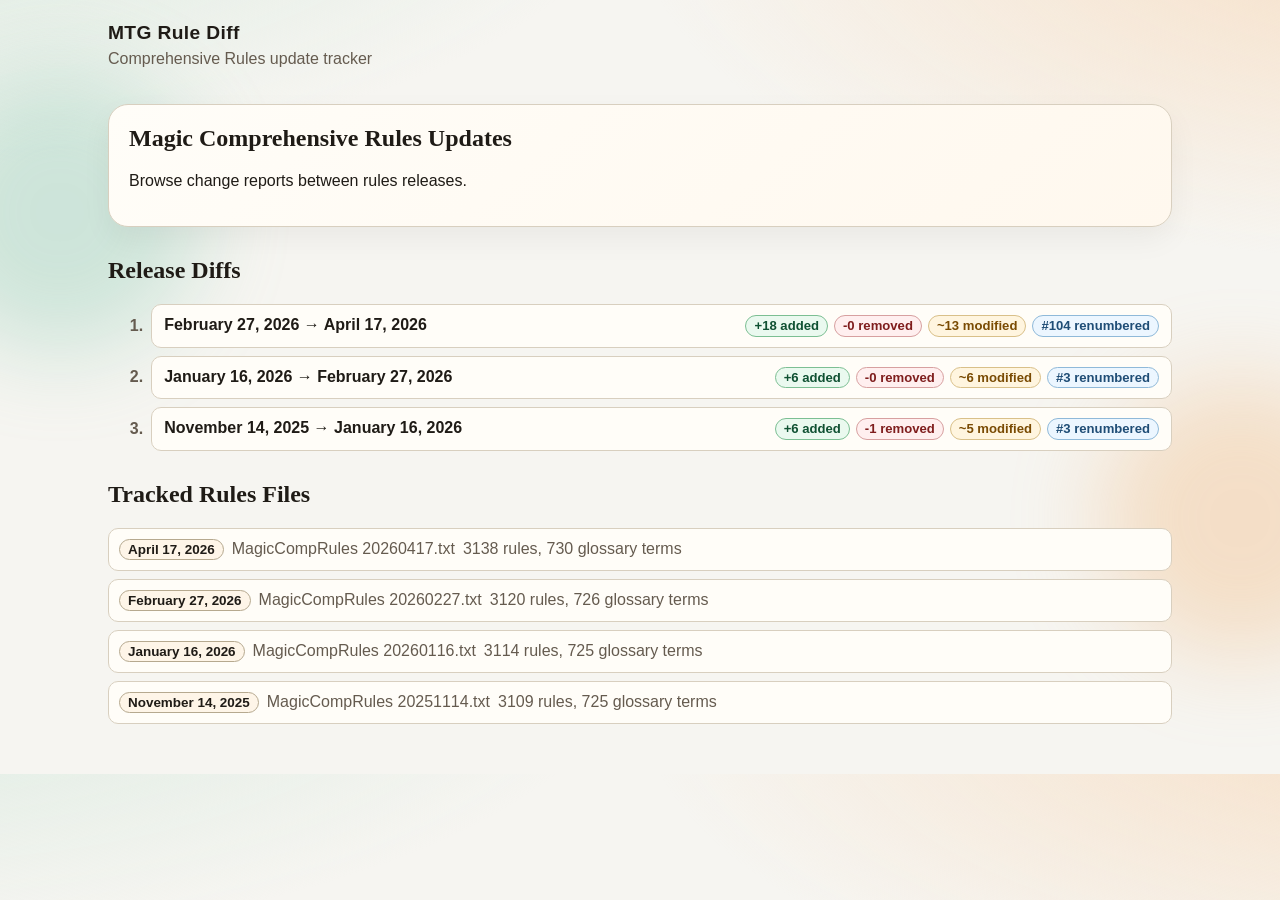
==== docs/index.html @ 8aa791d9 "Github pages wants docs" ====
<!doctype html>
<html lang="en">
  <head>
    <meta charset="utf-8" />
    <meta name="viewport" content="width=device-width, initial-scale=1" />
    <title>MTG Rule Diff</title>
    <link rel="stylesheet" href="assets/styles.css" />
  </head>
  <body>
    <div class="bg-orb orb-a"></div>
    <div class="bg-orb orb-b"></div>
    <header class="site-header">
      <a class="brand" href="index.html">MTG Rule Diff</a>
      <p class="subtitle">Comprehensive Rules update tracker</p>
    </header>
    <main class="container">
      
    <section class="hero">
      <h1>Magic Comprehensive Rules Updates</h1>
      <p>
        Browse change reports between rules releases.
      </p>
    </section>

    <section>
      <h2>Release Diffs</h2>
      <ol class="timeline">
        <li class="timeline-item">
              <a class="timeline-link" href="releases/20260227_to_20260417.html">
                <span class="timeline-dates">February 27, 2026 → April 17, 2026</span>
                <span class="timeline-stats">
                  <span class="count-pill added">+18 added</span>
                  <span class="count-pill removed">-0 removed</span>
                  <span class="count-pill modified">~13 modified</span>
                  <span class="count-pill renumbered">#104 renumbered</span>
                </span>
              </a>
            </li> <li class="timeline-item">
              <a class="timeline-link" href="releases/20260116_to_20260227.html">
                <span class="timeline-dates">January 16, 2026 → February 27, 2026</span>
                <span class="timeline-stats">
                  <span class="count-pill added">+6 added</span>
                  <span class="count-pill removed">-0 removed</span>
                  <span class="count-pill modified">~6 modified</span>
                  <span class="count-pill renumbered">#3 renumbered</span>
                </span>
              </a>
            </li> <li class="timeline-item">
              <a class="timeline-link" href="releases/20251114_to_20260116.html">
                <span class="timeline-dates">November 14, 2025 → January 16, 2026</span>
                <span class="timeline-stats">
                  <span class="count-pill added">+6 added</span>
                  <span class="count-pill removed">-1 removed</span>
                  <span class="count-pill modified">~5 modified</span>
                  <span class="count-pill renumbered">#3 renumbered</span>
                </span>
              </a>
            </li>
      </ol>
    </section>

    <section>
      <h2>Tracked Rules Files</h2>
      <ul class="release-list">
        <li>
              <span class="pill">April 17, 2026</span>
              <span class="muted">MagicCompRules 20260417.txt</span>
              <span class="muted">3138 rules, 730 glossary terms</span>
            </li> <li>
              <span class="pill">February 27, 2026</span>
              <span class="muted">MagicCompRules 20260227.txt</span>
              <span class="muted">3120 rules, 726 glossary terms</span>
            </li> <li>
              <span class="pill">January 16, 2026</span>
              <span class="muted">MagicCompRules 20260116.txt</span>
              <span class="muted">3114 rules, 725 glossary terms</span>
            </li> <li>
              <span class="pill">November 14, 2025</span>
              <span class="muted">MagicCompRules 20251114.txt</span>
              <span class="muted">3109 rules, 725 glossary terms</span>
            </li>
      </ul>
    </section>
    
    </main>
    <script>
      (function () {
        function updateScrollMargin() {
          var nav = document.querySelector('.change-nav');
          if (!nav) return;
          var h = Math.round(nav.getBoundingClientRect().height) + 16;
          var style = document.getElementById('scroll-margin-style');
          if (!style) {
            style = document.createElement('style');
            style.id = 'scroll-margin-style';
            document.head.appendChild(style);
          }
          style.textContent = '.doc-rule, .renumber-group { scroll-margin-top: ' + h + 'px; }';
        }
        updateScrollMargin();
        window.addEventListener('resize', updateScrollMargin);
      })();
    </script>
  </body>
</html>
---- docs/assets/styles.css ----
:root {
  --bg: #f6f5f1;
  --paper: #fffdf8;
  --ink: #1f1b16;
  --muted: #655b4f;
  --line: #d8cfbf;
  --accent: #0f766e;
  --accent-2: #b45309;
  --good: #166534;
  --bad: #991b1b;
  --radius: 16px;
}

* { box-sizing: border-box; }
body {
  margin: 0;
  font-family: "Avenir Next", "Gill Sans", "Trebuchet MS", sans-serif;
  color: var(--ink);
  background:
    radial-gradient(1200px 500px at -10% -20%, #d8eadf 0%, transparent 65%),
    radial-gradient(1100px 480px at 110% -10%, #f7dfc6 0%, transparent 70%),
    var(--bg);
}

.bg-orb {
  position: fixed;
  width: 280px;
  height: 280px;
  border-radius: 50%;
  filter: blur(45px);
  z-index: -1;
  opacity: 0.35;
}
.orb-a { top: 8%; left: -80px; background: #82c7ae; }
.orb-b { top: 42%; right: -100px; background: #f1b67a; }

.site-header {
  max-width: 1100px;
  margin: 0 auto;
  padding: 22px 18px 8px;
}
.brand {
  text-decoration: none;
  color: var(--ink);
  font-weight: 800;
  font-size: 1.2rem;
  letter-spacing: 0.02em;
}
.subtitle { color: var(--muted); margin-top: 6px; }

.container {
  max-width: 1100px;
  margin: 0 auto;
  padding: 12px 18px 50px;
}

.hero {
  background: linear-gradient(140deg, #fffdf8, #fff8ee);
  border: 1px solid var(--line);
  border-radius: calc(var(--radius) + 4px);
  padding: 20px;
  margin-bottom: 24px;
  box-shadow: 0 12px 30px rgba(0, 0, 0, 0.05);
}

h1, h2, h3, h4 {
  font-family: "Palatino", "Book Antiqua", "Times New Roman", serif;
  margin-top: 0;
}
h2 { margin-top: 30px; }

.muted { color: var(--muted); }

.stat-grid {
  display: grid;
  grid-template-columns: repeat(auto-fit, minmax(140px, 1fr));
  gap: 10px;
  margin-top: 12px;
}
.stat-card {
  background: var(--paper);
  border: 1px solid var(--line);
  border-radius: 12px;
  padding: 10px;
}
.stat-label { color: var(--muted); font-size: 0.88rem; }
.stat-value { font-size: 1.5rem; font-weight: 750; }

.timeline {
  list-style: none;
  counter-reset: diffindex;
  margin: 0;
  padding-left: 0;
  display: flex;
  flex-direction: column;
  gap: 8px;
}
.timeline-item {
  counter-increment: diffindex;
  margin: 0;
  display: grid;
  grid-template-columns: 2.2rem 1fr;
  gap: 8px;
  align-items: center;
}
.timeline-item::before {
  content: counter(diffindex) ".";
  color: var(--muted);
  font-weight: 700;
  font-variant-numeric: tabular-nums;
  text-align: right;
}
.timeline-link {
  display: flex;
  justify-content: space-between;
  gap: 10px;
  align-items: baseline;
  text-decoration: none;
  color: inherit;
  background: var(--paper);
  border: 1px solid var(--line);
  border-radius: 10px;
  padding: 10px 12px;
  width: 100%;
}
.timeline-link:hover {
  background: #fff9ef;
}
.timeline-dates {
  font-weight: 700;
}
.timeline-stats {
  display: flex;
  flex-wrap: wrap;
  gap: 6px;
  font-size: 0.9rem;
  justify-content: flex-end;
}

.count-pill {
  display: inline-flex;
  align-items: center;
  border: 1px solid #c9bc9f;
  border-radius: 999px;
  padding: 2px 8px;
  font-size: 0.82rem;
  font-weight: 700;
  line-height: 1.2;
  white-space: nowrap;
}
.count-pill.added {
  border-color: #7cbf93;
  background: #eaf9ef;
  color: #0f5132;
}
.count-pill.removed {
  border-color: #d7a0a0;
  background: #ffefef;
  color: #7f1d1d;
}
.count-pill.modified {
  border-color: #d9c089;
  background: #fff5df;
  color: #7a4b03;
}
.count-pill.renumbered {
  border-color: #8fb9d9;
  background: #ecf6ff;
  color: #1f4d76;
}

.release-list {
  list-style: none;
  margin: 0;
  padding: 0;
  display: flex;
  flex-direction: column;
  gap: 8px;
}
.release-list li {
  display: flex;
  flex-wrap: wrap;
  gap: 8px;
  align-items: center;
  background: var(--paper);
  border: 1px solid var(--line);
  border-radius: 10px;
  padding: 10px;
}

.rule-detail {
  border: 1px solid var(--line);
  background: var(--paper);
  border-radius: 12px;
  padding: 8px 12px;
  margin: 10px 0;
}
.rule-detail summary {
  cursor: pointer;
  font-weight: 650;
}
.arrow { margin: 0 5px; color: var(--muted); }

.pill {
  display: inline-block;
  border: 1px solid #b6a98f;
  background: #fef5e8;
  border-radius: 999px;
  padding: 2px 8px;
  font-size: 0.84rem;
  font-weight: 700;
}
.pill.added { border-color: #7cbf93; background: #eaf9ef; color: #0f5132; }
.pill.removed { border-color: #d7a0a0; background: #ffefef; color: #7f1d1d; }

.diff-grid {
  display: grid;
  grid-template-columns: 1fr 1fr;
  gap: 12px;
  margin-top: 10px;
}
.rule-text {
  margin: 0;
  line-height: 1.55;
  padding: 10px;
  border: 1px dashed var(--line);
  border-radius: 10px;
  background: #fff;
}

.tok-ins {
  background: #d8f6df;
  border-radius: 4px;
  box-decoration-break: clone;
}
.tok-del {
  background: #ffdede;
  border-radius: 4px;
  text-decoration: line-through;
  box-decoration-break: clone;
}

@media (max-width: 820px) {
  .diff-grid { grid-template-columns: 1fr; }
  .timeline-link { flex-direction: column; align-items: flex-start; }
  .timeline-stats { justify-content: flex-start; }
  .site-header { padding: 18px 14px 6px; }
  .container { padding: 10px 14px 40px; }
}

/* ── Document view ─────────────────────────────────────────────────────────── */

.change-nav {
  position: sticky;
  top: 0;
  z-index: 100;
  background: rgba(255, 253, 248, 0.92);
  backdrop-filter: blur(10px);
  -webkit-backdrop-filter: blur(10px);
  border: 1px solid var(--line);
  border-radius: 12px;
  padding: 12px 14px;
  margin-bottom: 20px;
  box-shadow: 0 4px 16px rgba(0, 0, 0, 0.07);
}
.change-nav-title {
  font-size: 0.8rem;
  font-weight: 700;
  color: var(--muted);
  margin-bottom: 8px;
  text-transform: uppercase;
  letter-spacing: 0.06em;
}
.change-nav-links {
  display: flex;
  flex-wrap: wrap;
  gap: 5px;
  max-height: 180px;
  overflow-y: auto;
}
.change-nav-links a { text-decoration: none; }

.doc-view {
  display: flex;
  flex-direction: column;
  gap: 3px;
}

/* Collapsed unchanged group */
.unchanged-group {
  border: none;
  background: transparent;
  padding: 0;
  margin: 0;
}
.unchanged-group > summary {
  cursor: pointer;
  list-style: none;
  display: flex;
  align-items: center;
  gap: 8px;
  padding: 5px 10px;
  border-radius: 8px;
  border: 1px dashed #c9c0af;
  color: var(--muted);
  font-size: 0.84rem;
  user-select: none;
  transition: background 0.15s;
}
.unchanged-group > summary::-webkit-details-marker { display: none; }
.unchanged-group > summary::marker { display: none; }
.unchanged-group > summary:hover { background: #f0ece4; }
.expand-chevron {
  display: inline-block;
  font-style: normal;
  font-size: 1rem;
  line-height: 1;
  transition: transform 0.18s;
  flex-shrink: 0;
}
.unchanged-group[open] > summary .expand-chevron { transform: rotate(90deg); }
.range-hint {
  font-family: "Menlo", "Monaco", monospace;
  font-size: 0.76rem;
  opacity: 0.65;
  margin-left: auto;
}
.unchanged-rules-list {
  border-left: 2px solid #d8cfbf;
  margin-left: 18px;
  padding: 4px 0;
}
.doc-rule.unchanged {
  display: grid;
  grid-template-columns: 7ch 1fr;
  gap: 10px;
  padding: 3px 12px;
  font-size: 0.87rem;
  line-height: 1.5;
}

/* Offset anchor targets below the sticky nav (updated dynamically by JS) */
.doc-rule,
.renumber-group {
  scroll-margin-top: 120px;
}

/* Changed rule cards */
.doc-rule.modified,
.doc-rule.added,
.doc-rule.removed,
.doc-rule.renumbered,
.doc-rule.renumbered-and-modified {
  border-radius: 10px;
  border: 1px solid;
  padding: 12px 14px;
  margin: 6px 0;
}
.doc-rule.modified { background: #fffdf5; border-color: #e6cc88; }
.doc-rule.added    { background: #f0faf3; border-color: #7cbf93; }
.doc-rule.removed  { background: #fff5f5; border-color: #d7a0a0; }
.doc-rule.renumbered              { background: #f0f6ff; border-color: #8fb9d9; }
.doc-rule.renumbered-and-modified { background: #f8f0ff; border-color: #c4a0d9; }

.rule-header {
  display: flex;
  align-items: center;
  gap: 6px;
  margin-bottom: 10px;
  flex-wrap: wrap;
}
.doc-rule-num {
  font-weight: 700;
  font-family: "Menlo", "Monaco", monospace;
  font-size: 0.88rem;
  color: var(--muted);
  white-space: nowrap;
}
.doc-rule-num.modified           { color: #7a4b03; }
.doc-rule-num.added              { color: #0f5132; }
.doc-rule-num.removed            { color: #7f1d1d; }
.doc-rule-num.renumbered         { color: #1f4d76; }
.doc-rule-num.renumbered-and-modified { color: #4b1d7a; }

.change-badge {
  display: inline-flex;
  align-items: center;
  border-radius: 999px;
  padding: 1px 8px;
  font-size: 0.75rem;
  font-weight: 700;
  letter-spacing: 0.01em;
}
.change-badge.modified           { background: #fff5df; color: #7a4b03; border: 1px solid #d9c089; }
.change-badge.added              { background: #eaf9ef; color: #0f5132; border: 1px solid #7cbf93; }
.change-badge.removed            { background: #ffefef; color: #7f1d1d; border: 1px solid #d7a0a0; }
.change-badge.renumbered         { background: #ecf6ff; color: #1f4d76; border: 1px solid #8fb9d9; }
.change-badge.renumbered-modified { background: #f5edff; color: #4b1d7a; border: 1px solid #c4a0d9; }

.version-label {
  font-size: 0.75rem;
  font-weight: 700;
  color: var(--muted);
  margin-bottom: 4px;
  text-transform: uppercase;
  letter-spacing: 0.05em;
}
.removed-text {
  opacity: 0.72;
  text-decoration: line-through;
  text-decoration-color: #d7a0a0;
}

/* Collapsed renumber group */
.renumber-group {
  border: none;
  background: transparent;
  padding: 0;
  margin: 3px 0;
}
.renumber-group > summary {
  cursor: pointer;
  list-style: none;
  display: flex;
  align-items: center;
  gap: 8px;
  padding: 5px 10px;
  border-radius: 8px;
  border: 1px dashed #8fb9d9;
  color: #1f4d76;
  font-size: 0.84rem;
  user-select: none;
  transition: background 0.15s;
  background: #f4f9ff;
}
.renumber-group > summary::-webkit-details-marker { display: none; }
.renumber-group > summary::marker { display: none; }
.renumber-group > summary:hover { background: #e6f1fb; }
.renumber-group[open] > summary .expand-chevron { transform: rotate(90deg); }

/* Added group — same layout as renumber-group but green */
.added-group > summary {
  border-color: #7cbf93;
  color: #0f5132;
  background: #f0faf3;
}
.added-group > summary:hover { background: #ddf3e4; }
.added-group .doc-renumber-row {
  grid-template-columns: 7ch 1fr;
  grid-template-areas: 'num text';
}
.added-group .doc-renumber-row .doc-rule-num { grid-area: num; }
.added-group .doc-renumber-row .renumber-text { grid-area: text; white-space: normal; word-break: break-word; }
.renumber-rules-list {
  border-left: 2px solid #8fb9d9;
  margin-left: 18px;
  padding: 4px 0;
}
.doc-renumber-row {
  display: grid;
  grid-template-columns: 7ch auto auto 1fr;
  gap: 6px;
  align-items: baseline;
  padding: 3px 12px;
  font-size: 0.87rem;
  line-height: 1.5;
}
.renumber-row-text {
  color: var(--muted);
  white-space: normal;
  overflow: visible;
  word-break: break-word;
}
.renumber-refs-badge {
  display: inline-flex;
  align-items: center;
  border-radius: 999px;
  padding: 1px 6px;
  font-size: 0.72rem;
  font-weight: 700;
  letter-spacing: 0.03em;
  background: #ecf6ff;
  color: #1f4d76;
  border: 1px solid #8fb9d9;
  white-space: nowrap;
  flex-shrink: 0;
}
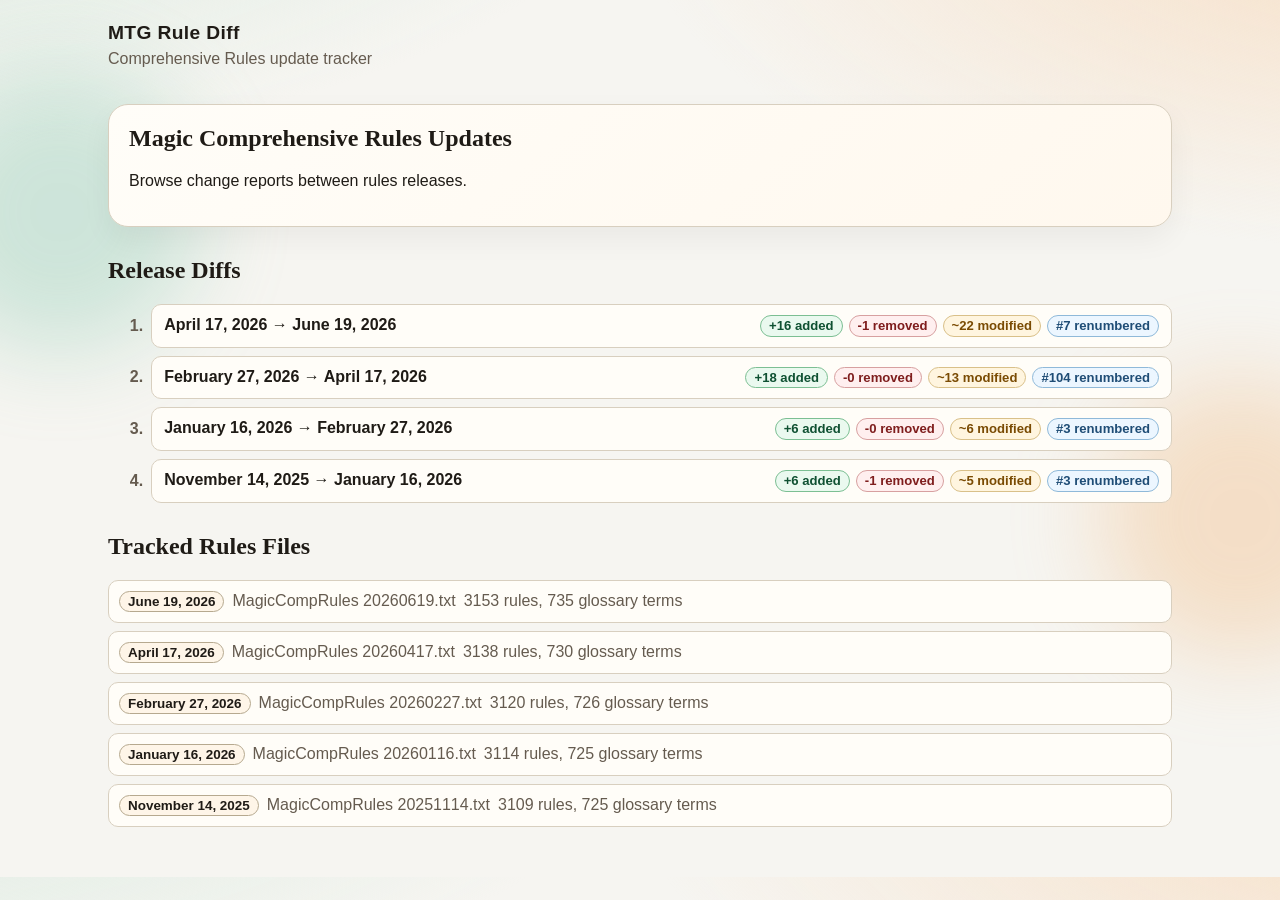
==== commit 723ddcb1: "Add 20260619 rules" ====
--- a/docs/index.html
+++ b/docs/index.html
@@ -26,6 +26,16 @@
       <h2>Release Diffs</h2>
       <ol class="timeline">
         <li class="timeline-item">
+              <a class="timeline-link" href="releases/20260417_to_20260619.html">
+                <span class="timeline-dates">April 17, 2026 → June 19, 2026</span>
+                <span class="timeline-stats">
+                  <span class="count-pill added">+16 added</span>
+                  <span class="count-pill removed">-1 removed</span>
+                  <span class="count-pill modified">~22 modified</span>
+                  <span class="count-pill renumbered">#7 renumbered</span>
+                </span>
+              </a>
+            </li> <li class="timeline-item">
               <a class="timeline-link" href="releases/20260227_to_20260417.html">
                 <span class="timeline-dates">February 27, 2026 → April 17, 2026</span>
                 <span class="timeline-stats">
@@ -63,6 +73,10 @@
       <h2>Tracked Rules Files</h2>
       <ul class="release-list">
         <li>
+              <span class="pill">June 19, 2026</span>
+              <span class="muted">MagicCompRules 20260619.txt</span>
+              <span class="muted">3153 rules, 735 glossary terms</span>
+            </li> <li>
               <span class="pill">April 17, 2026</span>
               <span class="muted">MagicCompRules 20260417.txt</span>
               <span class="muted">3138 rules, 730 glossary terms</span>
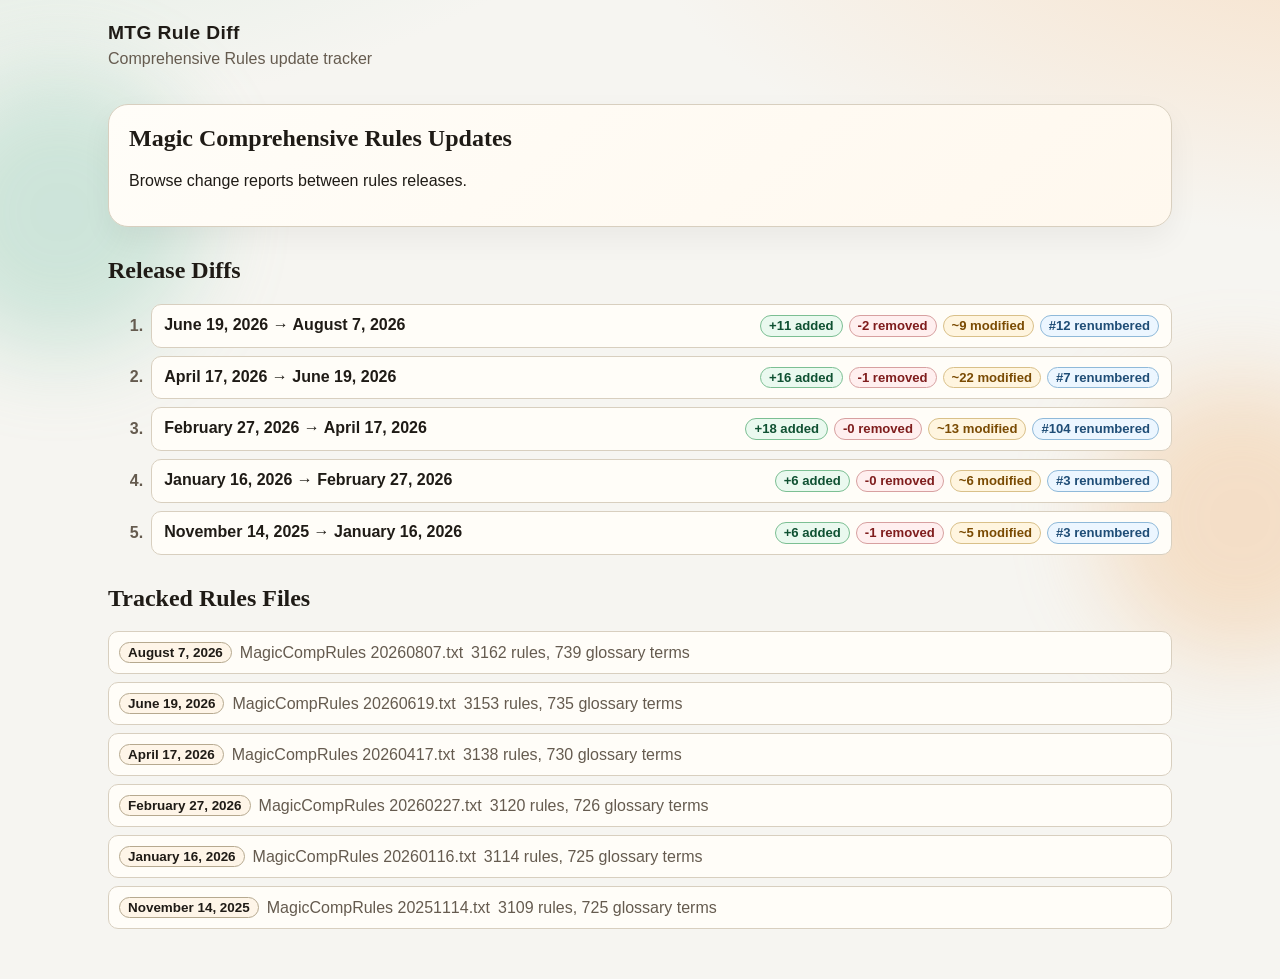
==== commit c683e7dc: "Add 20260807 rules" ====
--- a/docs/index.html
+++ b/docs/index.html
@@ -26,6 +26,16 @@
       <h2>Release Diffs</h2>
       <ol class="timeline">
         <li class="timeline-item">
+              <a class="timeline-link" href="releases/20260619_to_20260807.html">
+                <span class="timeline-dates">June 19, 2026 → August 7, 2026</span>
+                <span class="timeline-stats">
+                  <span class="count-pill added">+11 added</span>
+                  <span class="count-pill removed">-2 removed</span>
+                  <span class="count-pill modified">~9 modified</span>
+                  <span class="count-pill renumbered">#12 renumbered</span>
+                </span>
+              </a>
+            </li> <li class="timeline-item">
               <a class="timeline-link" href="releases/20260417_to_20260619.html">
                 <span class="timeline-dates">April 17, 2026 → June 19, 2026</span>
                 <span class="timeline-stats">
@@ -73,6 +83,10 @@
       <h2>Tracked Rules Files</h2>
       <ul class="release-list">
         <li>
+              <span class="pill">August 7, 2026</span>
+              <span class="muted">MagicCompRules 20260807.txt</span>
+              <span class="muted">3162 rules, 739 glossary terms</span>
+            </li> <li>
               <span class="pill">June 19, 2026</span>
               <span class="muted">MagicCompRules 20260619.txt</span>
               <span class="muted">3153 rules, 735 glossary terms</span>
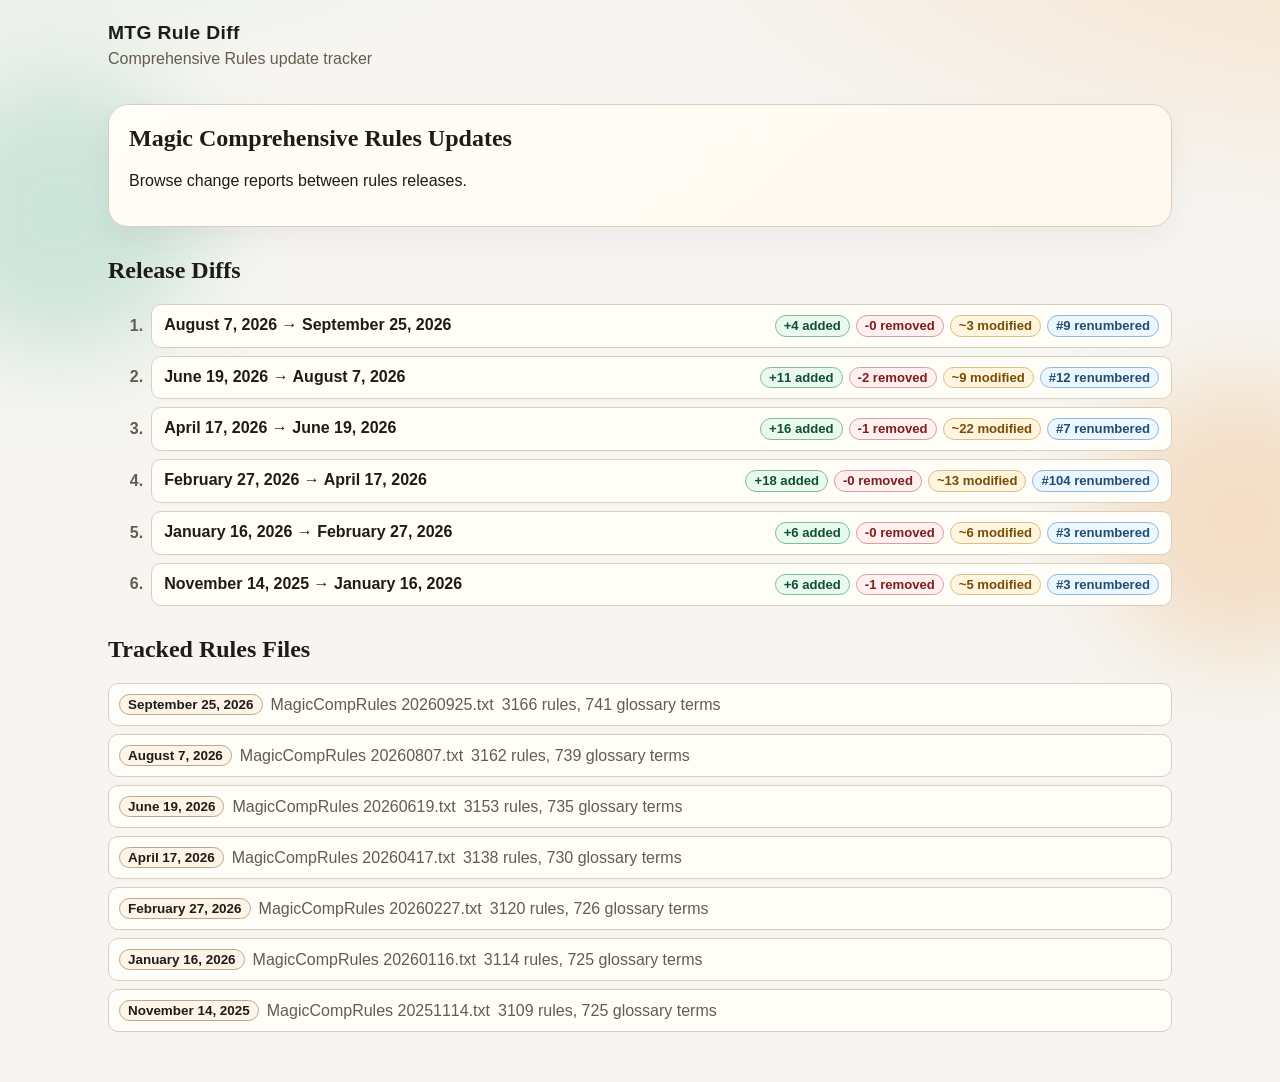
==== commit 8ba7eb0d: "Add 20260925 rules" ====
--- a/docs/index.html
+++ b/docs/index.html
@@ -26,6 +26,16 @@
       <h2>Release Diffs</h2>
       <ol class="timeline">
         <li class="timeline-item">
+              <a class="timeline-link" href="releases/20260807_to_20260925.html">
+                <span class="timeline-dates">August 7, 2026 → September 25, 2026</span>
+                <span class="timeline-stats">
+                  <span class="count-pill added">+4 added</span>
+                  <span class="count-pill removed">-0 removed</span>
+                  <span class="count-pill modified">~3 modified</span>
+                  <span class="count-pill renumbered">#9 renumbered</span>
+                </span>
+              </a>
+            </li> <li class="timeline-item">
               <a class="timeline-link" href="releases/20260619_to_20260807.html">
                 <span class="timeline-dates">June 19, 2026 → August 7, 2026</span>
                 <span class="timeline-stats">
@@ -83,6 +93,10 @@
       <h2>Tracked Rules Files</h2>
       <ul class="release-list">
         <li>
+              <span class="pill">September 25, 2026</span>
+              <span class="muted">MagicCompRules 20260925.txt</span>
+              <span class="muted">3166 rules, 741 glossary terms</span>
+            </li> <li>
               <span class="pill">August 7, 2026</span>
               <span class="muted">MagicCompRules 20260807.txt</span>
               <span class="muted">3162 rules, 739 glossary terms</span>
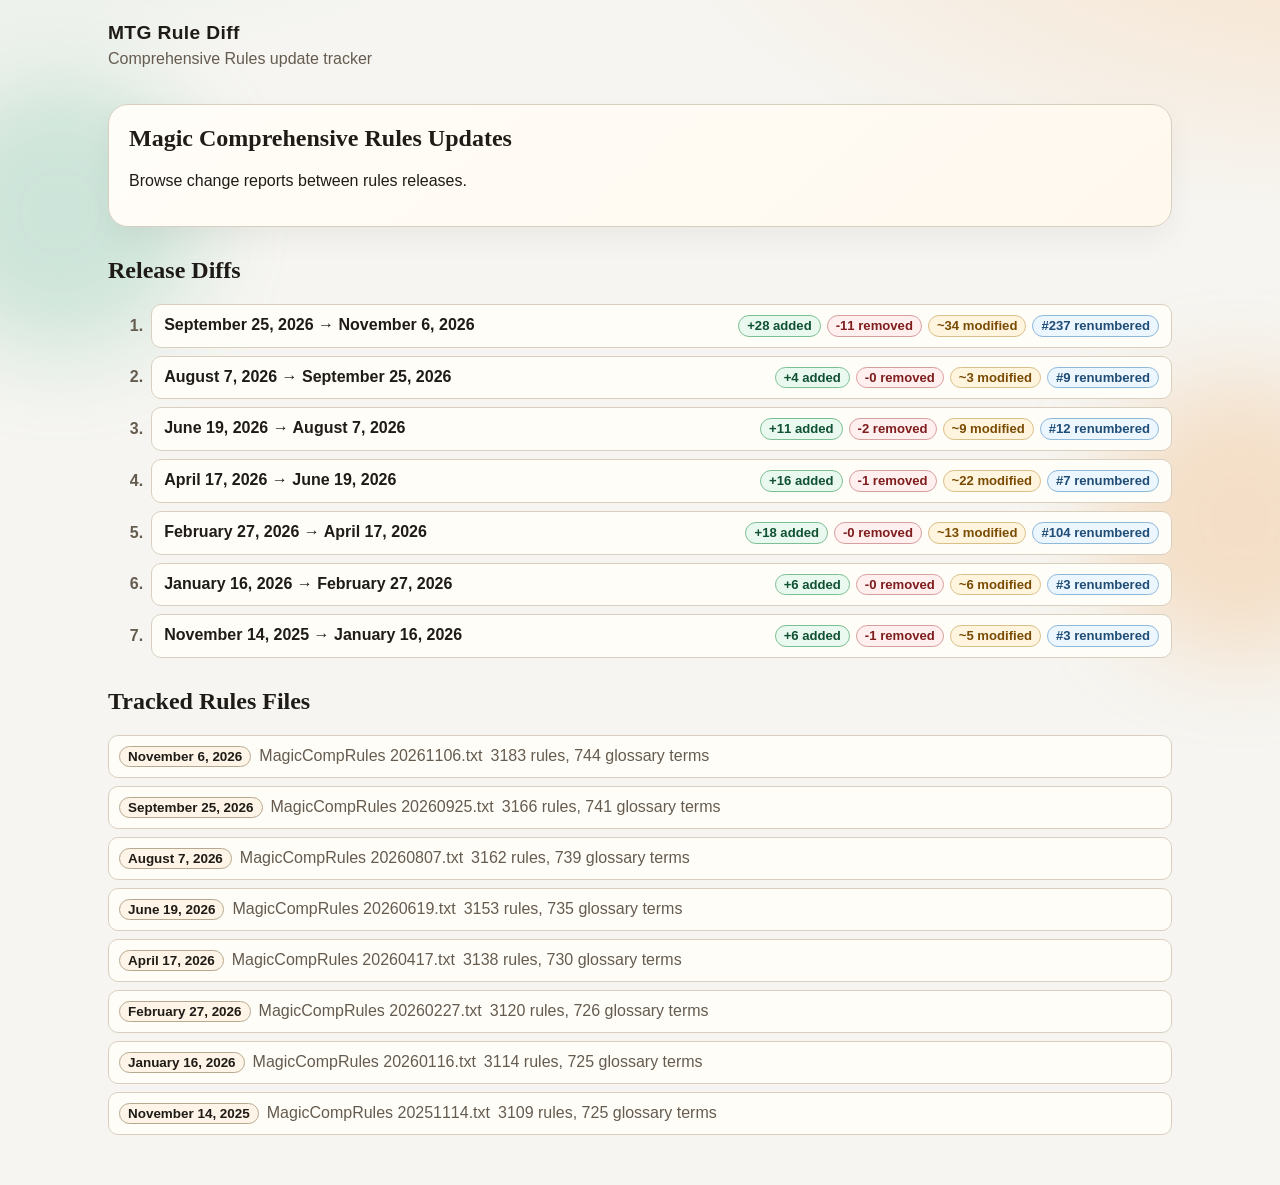
==== commit 941c821e: "Add 20261106 rules" ====
--- a/docs/index.html
+++ b/docs/index.html
@@ -26,6 +26,16 @@
       <h2>Release Diffs</h2>
       <ol class="timeline">
         <li class="timeline-item">
+              <a class="timeline-link" href="releases/20260925_to_20261106.html">
+                <span class="timeline-dates">September 25, 2026 → November 6, 2026</span>
+                <span class="timeline-stats">
+                  <span class="count-pill added">+28 added</span>
+                  <span class="count-pill removed">-11 removed</span>
+                  <span class="count-pill modified">~34 modified</span>
+                  <span class="count-pill renumbered">#237 renumbered</span>
+                </span>
+              </a>
+            </li> <li class="timeline-item">
               <a class="timeline-link" href="releases/20260807_to_20260925.html">
                 <span class="timeline-dates">August 7, 2026 → September 25, 2026</span>
                 <span class="timeline-stats">
@@ -93,6 +103,10 @@
       <h2>Tracked Rules Files</h2>
       <ul class="release-list">
         <li>
+              <span class="pill">November 6, 2026</span>
+              <span class="muted">MagicCompRules 20261106.txt</span>
+              <span class="muted">3183 rules, 744 glossary terms</span>
+            </li> <li>
               <span class="pill">September 25, 2026</span>
               <span class="muted">MagicCompRules 20260925.txt</span>
               <span class="muted">3166 rules, 741 glossary terms</span>
